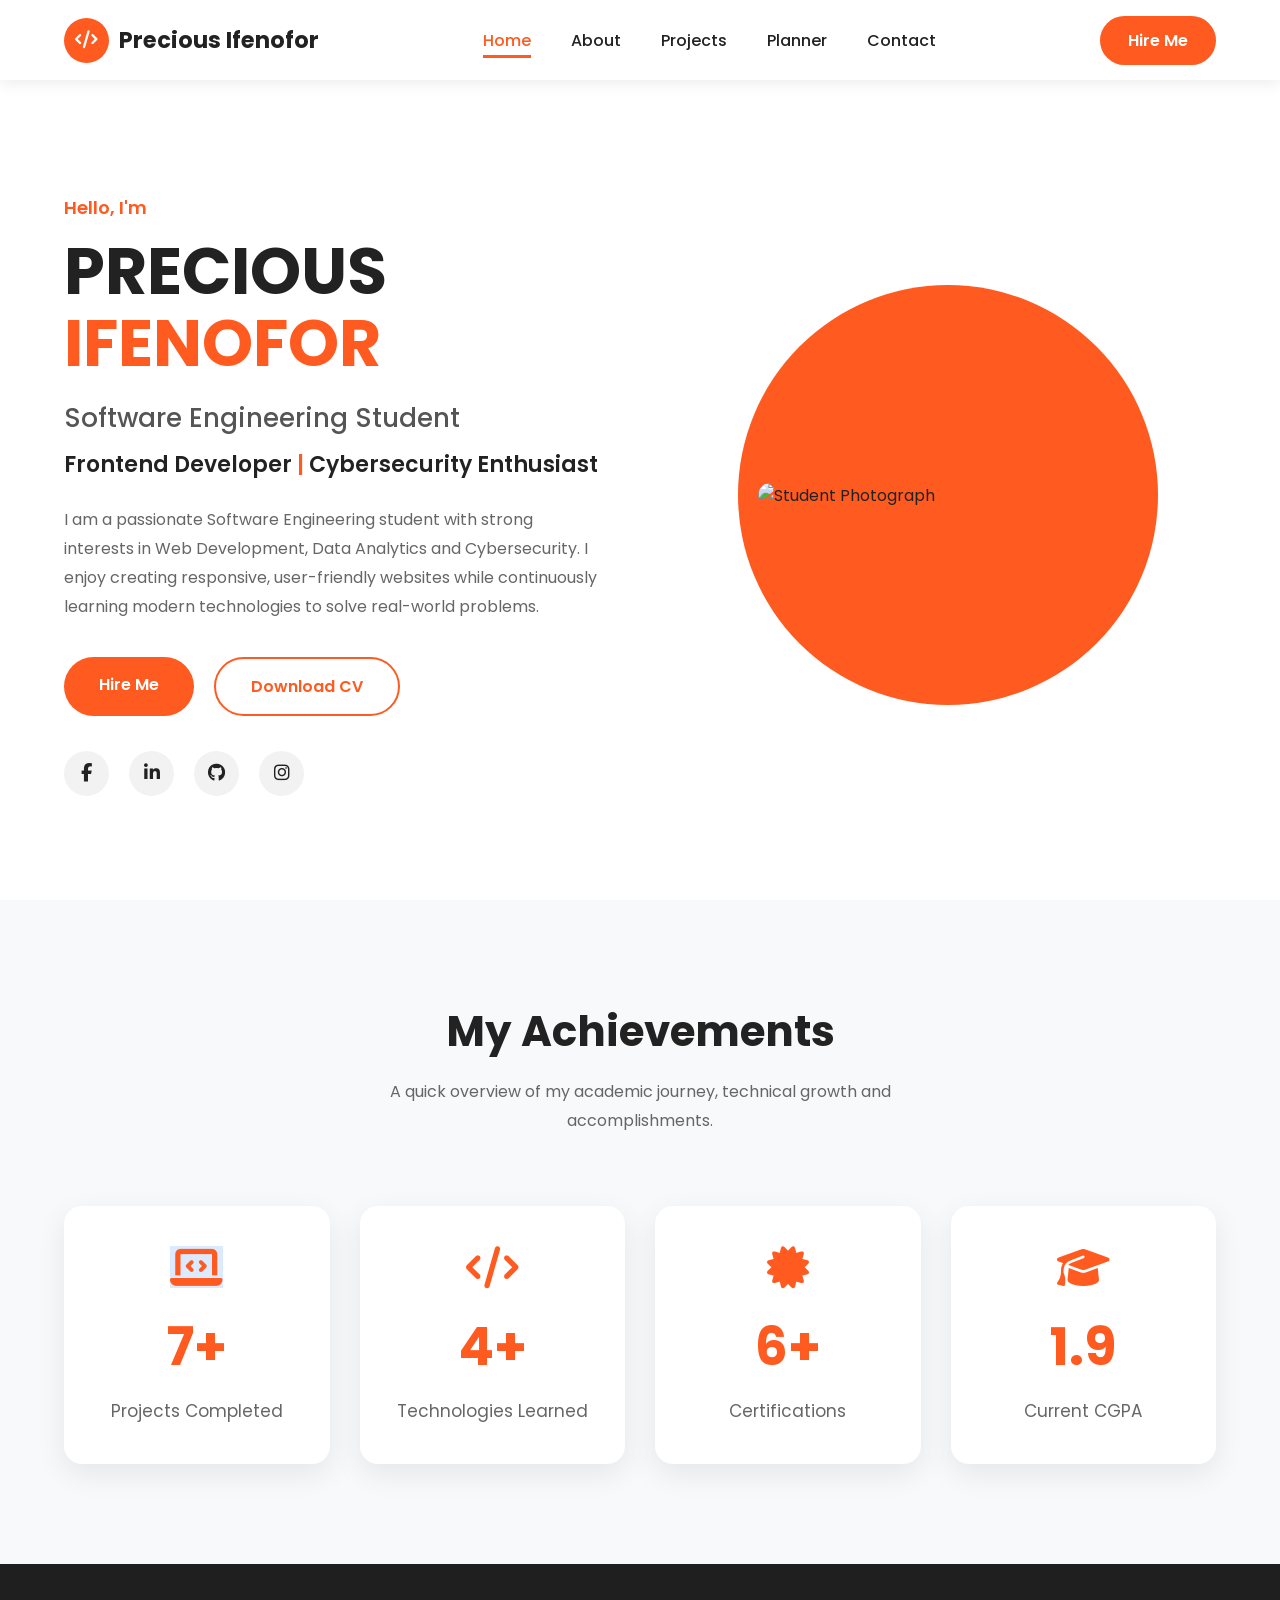
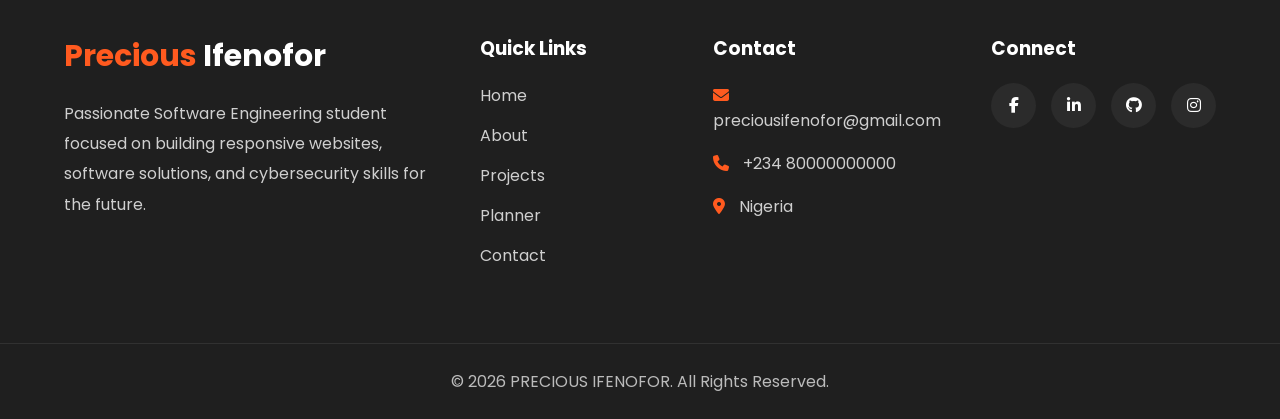
==== index.html @ 5074a80c "Complete portfolio website" ====
<!doctype html>
<html lang="en">
  <head>
    <meta charset="UTF-8" />
    <meta name="viewport" content="width=device-width, initial-scale=1.0" />
    <!-- Google Font -->
    <link rel="preconnect" href="https://fonts.googleapis.com" />
    <link rel="preconnect" href="https://fonts.gstatic.com" crossorigin />

    <link
      href="https://fonts.googleapis.com/css2?family=Poppins:wght@300;400;500;600;700;800&display=swap"
      rel="stylesheet"
    />

    <!-- Font Awesome -->
    <link
      rel="stylesheet"
      href="https://cdnjs.cloudflare.com/ajax/libs/font-awesome/6.6.0/css/all.min.css"
    />

    <!-- CSS -->
    <link rel="stylesheet" href="css/style.css" />
    <link rel="stylesheet" href="css/responsive.css" />
    <title>Precious Potfolio Website</title>
  </head>

  <body>
    <!-- Header -->
    <header>
      <nav class="navbar">
        <!-- Logo -->

        <a href="index.html" class="logo">
          <span class="logo-icon">
            <i class="fa-solid fa-code"></i>
          </span>

          <span class="logo-text"> Precious Ifenofor</span>
        </a>

        <!-- Navigation -->

        <ul class="nav-links">
          <li><a href="index.html" class="active">Home</a></li>

          <li><a href="about.html">About</a></li>

          <li><a href="projects.html">Projects</a></li>

          <li><a href="planner.html">Planner</a></li>

          <li><a href="contact.html">Contact</a></li>
        </ul>

        <!-- CTA Button -->

        <a href="contact.html" class="btn-nav"> Hire Me </a>

        <!-- Mobile Menu -->

        <div class="hamburger">
          <span></span>

          <span></span>

          <span></span>
        </div>
      </nav>
    </header>

    <main>
      <!-- ==========================
        HERO SECTION
        ========================== -->

      <section class="hero">
        <div class="hero-container">
          <!-- Left Side -->

          <div class="hero-content">
            <p class="intro">Hello, I'm</p>

            <h1>
              PRECIOUS
              <span>IFENOFOR</span>
            </h1>

            <h3>Software Engineering Student</h3>

            <h2>
              Frontend Developer
              <span>|</span>
              Cybersecurity Enthusiast
            </h2>

            <p class="hero-text">
              I am a passionate Software Engineering student with strong
              interests in Web Development, Data Analytics and Cybersecurity. I
              enjoy creating responsive, user-friendly websites while
              continuously learning modern technologies to solve real-world
              problems.
            </p>

            <div class="hero-buttons">
              <a href="contact.html" class="btn-primary"> Hire Me </a>

              <a href="documents/CV.pdf" class="btn-secondary"> Download CV </a>
            </div>

            <div class="social-icons">
              <a href="#"><i class="fab fa-facebook-f"></i></a>

              <a href="#"><i class="fab fa-linkedin-in"></i></a>

              <a href="#"><i class="fab fa-github"></i></a>

              <a href="#"><i class="fab fa-instagram"></i></a>
            </div>
          </div>

          <!-- Right Side -->

          <div class="hero-image">
            <div class="circle"></div>

            <img src="images/contact.jpg" alt="Student Photograph" />
          </div>
        </div>
      </section>

      <!-- ==========================================
                QUICK STATS
=========================================== -->

      <section class="stats">
        <div class="section-title">
          <h2>My Achievements</h2>

          <p>
            A quick overview of my academic journey, technical growth and
            accomplishments.
          </p>
        </div>

        <div class="stats-container">
          <!-- Card 1 -->

          <div class="stat-card">
            <i class="fa-solid fa-laptop-code"></i>

            <h3 class="counter" data-target="15">0</h3>

            <p>Projects Completed</p>
          </div>

          <!-- Card 2 -->

          <div class="stat-card">
            <i class="fa-solid fa-code"></i>

            <h3 class="counter" data-target="8">0</h3>

            <p>Technologies Learned</p>
          </div>

          <!-- Card 3 -->

          <div class="stat-card">
            <i class="fa-solid fa-certificate"></i>

            <h3 class="counter" data-target="12">0</h3>

            <p>Certifications</p>
          </div>

          <!-- Card 4 -->

          <div class="stat-card">
            <i class="fa-solid fa-graduation-cap"></i>

            <h3 class="counter decimal" data-target="39">0</h3>

            <p>Current CGPA</p>
          </div>
        </div>
      </section>
    </main>

    <!-- ==========================================
                FOOTER
=========================================== -->

    <footer>
      <div class="footer-container">
        <!-- Column 1 -->

        <div class="footer-about">
          <h2><span>Precious</span> Ifenofor</h2>

          <p>
            Passionate Software Engineering student focused on building
            responsive websites, software solutions, and cybersecurity skills
            for the future.
          </p>
        </div>

        <!-- Column 2 -->

        <div class="footer-links">
          <h3>Quick Links</h3>

          <ul>
            <li><a href="index.html">Home</a></li>

            <li><a href="about.html">About</a></li>

            <li><a href="projects.html">Projects</a></li>

            <li><a href="planner.html">Planner</a></li>

            <li><a href="contact.html">Contact</a></li>
          </ul>
        </div>

        <!-- Column 3 -->

        <div class="footer-contact">
          <h3>Contact</h3>

          <p>
            <i class="fa-solid fa-envelope"></i>

            preciousifenofor@gmail.com
          </p>

          <p>
            <i class="fa-solid fa-phone"></i>

            +234 80000000000
          </p>

          <p>
            <i class="fa-solid fa-location-dot"></i>

            Nigeria
          </p>
        </div>

        <!-- Column 4 -->

        <div class="footer-social">
          <h3>Connect</h3>

          <div class="footer-icons">
            <a href="#"><i class="fab fa-facebook-f"></i></a>

            <a href="#"><i class="fab fa-linkedin-in"></i></a>

            <a href="#"><i class="fab fa-github"></i></a>

            <a href="#"><i class="fab fa-instagram"></i></a>
          </div>
        </div>
      </div>

      <div class="footer-bottom">
        <p>© 2026 PRECIOUS IFENOFOR. All Rights Reserved.</p>
      </div>
    </footer>
    <script src="js/script.js"></script>
  </body>
</html>
---- css/style.css ----
/*=========================================
    HOME
=========================================*/

*{
    margin:0;
    padding:0;
    box-sizing:border-box;
}

:root{

    --primary:#ff5a1f;
    --dark:#222;
    --light:#ffffff;
    --gray:#777;
    --background:#f8f9fa;

}

html{

    scroll-behavior:smooth;

}

body{

    font-family:'Poppins',sans-serif;
    background:var(--background);
    color:var(--dark);

}

/*=========================================
        HEADER
=========================================*/

header{

    width:100%;
    background:#fff;

    position:fixed;

    top:0;
    left:0;

    z-index:1000;

    box-shadow:0 3px 15px rgba(0,0,0,.08);

}

/*=========================================
        NAVBAR
=========================================*/

.navbar{

    width:90%;
    max-width:1200px;

    margin:auto;

    height:80px;

    display:flex;

    justify-content:space-between;

    align-items:center;

}

/*=========================================
        LOGO
=========================================*/

.logo{

    text-decoration:none;

    display:flex;

    align-items:center;

    gap:10px;

    font-size:1.4rem;

    font-weight:700;

    color:var(--dark);

}

.logo-icon{

    width:45px;

    height:45px;

    border-radius:50%;

    background:var(--primary);

    color:#fff;

    display:flex;

    justify-content:center;

    align-items:center;

    font-size:18px;

}

.logo:hover{

    color:var(--primary);

}

/*=========================================
        NAV LINKS
=========================================*/

.nav-links{

    display:flex;

    list-style:none;

    gap:40px;

}

.nav-links a{

    text-decoration:none;

    color:var(--dark);

    font-weight:500;

    position:relative;

    transition:.3s;

}

/* underline animation */

.nav-links a::after{

    content:"";

    position:absolute;

    left:0;

    bottom:-6px;

    width:0;

    height:3px;

    background:var(--primary);

    transition:.4s;

}

.nav-links a:hover::after{

    width:100%;

}

.nav-links a:hover{

    color:var(--primary);

}

/* active page */

.active{

    color:var(--primary) !important;

}

.active::after{

    width:100% !important;

}

/*=========================================
        BUTTON
=========================================*/

.btn-nav{

    text-decoration:none;

    background:var(--primary);

    color:white;

    padding:12px 28px;

    border-radius:40px;

    font-weight:600;

    transition:.4s;

}

.btn-nav:hover{

    transform:translateY(-3px);

    box-shadow:0 12px 25px rgba(255,90,31,.35);

}

/*=========================================
        HAMBURGER
=========================================*/

.hamburger{

    display:none;

    flex-direction:column;

    cursor:pointer;

    gap:6px;

}

.hamburger span{

    width:28px;

    height:3px;

    background:#222;

    transition:.4s;

}

/*=========================================
            HERO SECTION
=========================================*/

.hero{

    min-height:100vh;

    display:flex;

    align-items:center;

    background:white;

    padding-top:90px;

}

.hero-container{

    width:90%;

    max-width:1200px;

    margin:auto;

    display:flex;

    justify-content:space-between;

    align-items:center;

    gap:80px;

}

.hero-content{

    flex:1;

}

.intro{

    color:var(--primary);

    font-size:18px;

    font-weight:600;

    margin-bottom:15px;

}

.hero-content h1{

    font-size:65px;

    line-height:1.1;

    margin-bottom:20px;

}

.hero-content h1 span{

    color:var(--primary);

}

.hero-content h3{

    font-size:26px;

    font-weight:500;

    color:#555;

    margin-bottom:10px;

}

.hero-content h2{

    font-size:22px;

    font-weight:600;

    margin-bottom:25px;

}

.hero-content h2 span{

    color:var(--primary);

}

.hero-text{

    color:#666;

    line-height:1.8;

    max-width:550px;

    margin-bottom:35px;

}

/* Hero Buttons */

.hero-buttons{

    display:flex;

    gap:20px;

    margin-bottom:35px;

}

.btn-primary{

    background:var(--primary);

    color:white;

    padding:15px 35px;

    border-radius:40px;

    text-decoration:none;

    font-weight:600;

    transition:.4s;

}

.btn-primary:hover{

    transform:translateY(-4px);

    box-shadow:0 15px 30px rgba(255,90,31,.3);

}

.btn-secondary{

    border:2px solid var(--primary);

    color:var(--primary);

    padding:15px 35px;

    border-radius:40px;

    text-decoration:none;

    font-weight:600;

    transition:.4s;

}

.btn-secondary:hover{

    background:var(--primary);

    color:white;

}

/*  SociaL Icon */

.social-icons{

    display:flex;

    gap:20px;

}

.social-icons a{

    width:45px;

    height:45px;

    border-radius:50%;

    display:flex;

    justify-content:center;

    align-items:center;

    text-decoration:none;

    background:#f2f2f2;

    color:var(--dark);

    transition:.4s;

    font-size:18px;

}

.social-icons a:hover{

    background:var(--primary);

    color:white;

    transform:translateY(-5px);

}


/* Right Side */

.hero-image{

    flex:1;

    display:flex;

    justify-content:center;

    align-items:center;

    position:relative;

}

.circle{

    position:absolute;

    width:420px;

    height:420px;

    border-radius:50%;

    background:var(--primary);

    z-index:1;

}

.hero-image img{

    width:380px;

    position:relative;

    z-index:2;

    border-radius:20px;

    animation:float 4s ease-in-out infinite;

}


/* Floating Animation */

@keyframes float{

0%{

transform:translateY(0);

}

50%{

transform:translateY(-15px);

}

100%{

transform:translateY(0);

}

}

/*=========================================
            QUICK STATS
=========================================*/

.stats{

    padding:100px 0;

    background:#f8f9fa;

}

.section-title{

    text-align:center;

    margin-bottom:70px;

}

.section-title h2{

    font-size:42px;

    color:var(--dark);

    margin-bottom:15px;

}

.section-title p{

    max-width:650px;

    margin:auto;

    color:#666;

    line-height:1.8;

}

.stats-container{

    width:90%;

    max-width:1200px;

    margin:auto;

    display:grid;

    grid-template-columns:repeat(auto-fit,minmax(230px,1fr));

    gap:30px;

}

/* CSS CARD */

.stat-card{

    background:white;

    padding:40px 30px;

    border-radius:20px;

    text-align:center;

    transition:.4s;

    box-shadow:0 8px 25px rgba(0,0,0,.05);

    position:relative;

    overflow:hidden;

}

.stat-card::before{

    content:"";

    position:absolute;

    top:0;

    left:0;

    width:100%;

    height:5px;

    background:var(--primary);

    transform:scaleX(0);

    transition:.4s;

}

.stat-card:hover::before{

    transform:scaleX(1);

}

.stat-card:hover{

    transform:translateY(-12px);

    box-shadow:0 18px 35px rgba(0,0,0,.12);

}

/* Icons */

.stat-card i{

    font-size:42px;

    color:var(--primary);

    margin-bottom:20px;

}

/* Numbers */

.counter{

    font-size:52px;

    color:var(--dark);

    font-weight:700;

    margin-bottom:10px;

}

/* Texts */

.stat-card p{

    color:#666;

    font-size:17px;

}



/*=========================================
                FOOTER
=========================================*/

footer{

    background:#1f1f1f;

    color:white;

    padding-top:70px;

}

.footer-container{

    width:90%;

    max-width:1200px;

    margin:auto;

    display:grid;

    grid-template-columns:2fr 1fr 1fr 1fr;

    gap:50px;

}

/* Footer about */

.footer-about h2{

    margin-bottom:20px;

    font-size:30px;

}

.footer-about span{

    color:var(--primary);

}

.footer-about p{

    color:#cfcfcf;

    line-height:1.9;

}

/* Links */


.footer-links h3,
.footer-contact h3,
.footer-social h3{

    margin-bottom:20px;

}

.footer-links ul{

    list-style:none;

}

.footer-links li{

    margin-bottom:15px;

}

.footer-links a{

    text-decoration:none;

    color:#cfcfcf;

    transition:.3s;

}

.footer-links a:hover{

    color:var(--primary);

    padding-left:8px;

}


/* Contacts */

.footer-contact p{

    margin-bottom:18px;

    color:#cfcfcf;

}

.footer-contact i{

    color:var(--primary);

    margin-right:10px;

}

/* Social icons */

.footer-icons{

    display:flex;

    gap:15px;

}

.footer-icons a{

    width:45px;

    height:45px;

    border-radius:50%;

    background:#2b2b2b;

    display:flex;

    justify-content:center;

    align-items:center;

    color:white;

    text-decoration:none;

    transition:.4s;

}

.footer-icons a:hover{

    background:var(--primary);

    transform:translateY(-6px);

}


/* Bottom Footer */

.footer-bottom{

    border-top:1px solid rgba(255,255,255,.08);

    margin-top:60px;

    padding:25px;

    text-align:center;

}

.footer-bottom p{

    color:#bbb;

}



/*=========================================
            ABOUT HERO
=========================================*/

.about-hero{

    min-height:65vh;

    display:flex;

    justify-content:center;

    align-items:center;

    text-align:center;

    background:linear-gradient(
        135deg,
        #ffffff 0%,
        #f8f9fa 100%
    );

    padding:150px 20px 100px;

}

/* CONTENT */
.about-hero-content{

    max-width:800px;

}

/* SMALL HEADING */

.section-subtitle{

    color:var(--primary);

    font-size:18px;

    font-weight:600;

    letter-spacing:2px;

    text-transform:uppercase;

    margin-bottom:20px;

}

/* MAIN HEADING */

.about-hero h1{

    font-size:70px;

    margin-bottom:20px;

    font-weight:800;

    color:var(--dark);

}

.about-hero h1 span{

    color:var(--primary);

}

/* TAGLINE */

.about-hero h2{

    font-size:34px;

    line-height:1.5;

    font-weight:600;

    margin-bottom:35px;

    color:#444;

}

/* INTRODUCTION */

.about-intro{

    font-size:18px;

    color:#666;

    line-height:2;

    max-width:700px;

    margin:auto;

}

/* DECORATIVE ACCENT */

.about-hero h1::after{

    content:"";

    display:block;

    width:80px;

    height:4px;

    background:var(--primary);

    margin:20px auto;

    border-radius:10px;

}

/* FADE-IN ANIMATION  @ ANIMATION*/
.about-hero-content{

    animation:fadeUp 1s ease;

}

@keyframes fadeUp{

    from{

        opacity:0;

        transform:translateY(40px);

    }

    to{

        opacity:1;

        transform:translateY(0);

    }

}

/* SECTION 2 ABOUT ME */

.about-hero{

    min-height:65vh;

    display:flex;

    justify-content:center;

    align-items:center;

    text-align:center;

    background:linear-gradient(
        135deg,
        #ffffff 0%,
        #f8f9fa 100%
    );

    padding:150px 20px 100px;

    position:relative;

    overflow:hidden;

}

.about-hero::before{

    content:"ABOUT";

    position:absolute;

    top:50%;

    left:50%;

    transform:translate(-50%,-50%);

    font-size:220px;

    font-weight:800;

    color:#000;

    opacity:.03;

    letter-spacing:20px;

    z-index:1;

    user-select:none;

}

/* STAY BELOW CONTENTS */

.about-hero-content{

    position:relative;

    z-index:2;

    max-width:800px;

}

/* DECORATIVE CIRCLES */

.about-hero::after{

    content:"";

    position:absolute;

    width:320px;

    height:320px;

    border-radius:50%;

    background:rgba(255,90,31,.08);

    top:-120px;

    right:-120px;

}

/* SECTION 3 ABOUT */

/*=========================================
            MY STORY
=========================================*/

.my-story{

    padding:120px 0;

    background:white;

}

.story-container{

    width:90%;

    max-width:1200px;

    margin:auto;

    display:grid;

    grid-template-columns:1fr 1.3fr;

    gap:70px;

    align-items:center;

}

/* IMAGES */
.story-image{

    display:flex;

    justify-content:center;

}

.story-image img{

    width:100%;

    max-width:420px;

    border-radius:20px;

    box-shadow:0 20px 50px rgba(0,0,0,.12);

    transition:.4s;

}

.story-image img:hover{

    transform:translateY(-10px);

}

/* CONTENT */

.story-content h2{

    font-size:45px;

    margin-bottom:25px;

}

.story-content p{

    color:#666;

    line-height:2;

    margin-bottom:20px;

    font-size:17px;

}

/* STORY QUOTE */
.story-quote{

    margin-top:40px;

    padding:30px;

    border-left:5px solid var(--primary);

    background:#fff7f3;

    border-radius:10px;

}

.story-quote i{

    color:var(--primary);

    font-size:30px;

    margin-bottom:15px;

}

.story-quote p{

    font-style:italic;

    color:#555;

    margin:0;

}

/*=========================================
      EDUCATION & CAREER
=========================================*/

.education-career{

    padding:120px 0;

    background:#f8f9fa;

}

/* CONTAINER */

.career-container{

    width:90%;

    max-width:1200px;

    margin:auto;

    display:grid;

    grid-template-columns:1fr auto 1fr;

    gap:30px;

    align-items:center;

}

/* CARDS */

.career-card{

    background:white;

    padding:50px;

    border-radius:20px;

    text-align:center;

    box-shadow:0 12px 35px rgba(0,0,0,.08);

    transition:.4s;

    position:relative;

}

.career-card:hover{

    transform:translateY(-10px);

    box-shadow:0 20px 45px rgba(0,0,0,.12);

}

/* ICONS */

.card-icon{

    width:80px;

    height:80px;

    margin:auto;

    border-radius:50%;

    background:rgba(255,90,31,.12);

    display:flex;

    justify-content:center;

    align-items:center;

    margin-bottom:25px;

}

.card-icon i{

    color:var(--primary);

    font-size:34px;

}

/* TYPOGRAPHY */

.career-card h3{

    font-size:28px;

    margin-bottom:20px;

}

.career-card h4{

    color:var(--primary);

    margin-bottom:12px;

}

.career-card p{

    color:#666;

    line-height:1.9;

    margin:15px 0;

}

.career-card span{

    font-size:28px;

    font-weight:bold;

    color:var(--primary);

}

/* CAREER LIST */

.career-card ul{

    list-style:none;

    text-align:left;

    margin-top:20px;

}

.career-card li{

    margin:18px 0;

    position:relative;

    padding-left:30px;

    color:#666;

}

.career-card li::before{

    content:"✓";

    position:absolute;

    left:0;

    color:var(--primary);

    font-weight:bold;

}

/* DIVIDER */

.career-divider{

    width:70px;

    height:70px;

    border-radius:50%;

    background:var(--primary);

    color:white;

    display:flex;

    justify-content:center;

    align-items:center;

    font-size:28px;

    box-shadow:0 10px 30px rgba(255,90,31,.35);

}

/* HORIZONTAL RULE */

.career-card hr{

    border:none;

    height:1px;

    background:#eee;

    margin:25px 0;

}

/*=========================================
        TECHNICAL SKILLS
=========================================*/

.skills{

    padding:120px 0;

    background:#fff;

}

.skills-container{

    width:90%;

    max-width:1200px;

    margin:auto;

    display:grid;

    grid-template-columns:1fr 1fr;

    gap:70px;

    align-items:center;

}

/* LEFT SIDE */

.skills-info h3{

    font-size:35px;

    margin-bottom:25px;

}

.skills-info p{

    color:#666;

    line-height:2;

    margin-bottom:35px;

}

.skills-info ul{

    list-style:none;

}

.skills-info li{

    margin:18px 0;

    font-size:17px;

}

.skills-info i{

    color:var(--primary);

    margin-right:12px;

}

/* SKILL BARS */

.skills-bars{

    display:flex;

    flex-direction:column;

    gap:30px;

}

.skill-title{

    display:flex;

    justify-content:space-between;

    margin-bottom:10px;

    font-weight:600;

}

/* PROGRESS BAR */

.progress{

    width:100%;

    height:12px;

    background:#e8e8e8;

    border-radius:20px;

    overflow:hidden;

}

/* ANIMATED BAR */

.progress-bar{

    width:0;

    height:100%;

    background:linear-gradient(
        90deg,
        var(--primary),
        #ff8a50
    );

    border-radius:20px;

    transition:width 2s ease;

}

/* PERCENTAGE */
.percent{

    color:var(--primary);

}


/*=========================================
        SKILL ICONS
=========================================*/

.skill-name{

    display:flex;

    align-items:center;

    gap:12px;

    font-weight:600;

}

/* ICON STYLING */
.skill-name i{

    font-size:28px;

    width:35px;

    text-align:center;

    transition:.4s;

}

/* OFFICIAL BRAND COLOUR LOOK */
.fa-html5{

    color:#E34F26;

}

.fa-css3-alt{

    color:#1572B6;

}

.fa-js{

    color:#F7DF1E;

}

.fa-python{

    color:#3776AB;

}

.fa-terminal{

    color:#444;

}

.fa-network-wired{

    color:var(--primary);

}

/* HOVER EFFECT */
.skill:hover .skill-name i{

    transform:scale(1.25) rotate(-8deg);

}


/*=========================================
            SKILL CARDS
=========================================*/

.skills-bars{

    display:flex;

    flex-direction:column;

    gap:25px;

}

/* iNDIVIDUAL cARD */
.skill-card{

    background:#fff;

    padding:25px 30px;

    border-radius:18px;

    box-shadow:0 10px 30px rgba(0,0,0,.08);

    transition:.4s;

    border:1px solid #eee;

}

/* hOVER */

.skill-card:hover{

    transform:translateY(-8px);

    box-shadow:0 18px 45px rgba(0,0,0,.12);

}

/* HEADER */
.skill-header{

    display:flex;

    justify-content:space-between;

    align-items:center;

    margin-bottom:18px;

}

/* SKILL NAME */
.skill-name{

    display:flex;

    align-items:center;

    gap:15px;

}

.skill-name h3{

    font-size:20px;

    font-weight:600;

}

/* ICONS */

.skill-name i{

    font-size:34px;

    transition:.4s;

}

/* HOVER ANIMATION */
.skill-card:hover .skill-name i{

    transform:rotate(-10deg) scale(1.2);

}

/* PROGRESS BAR */
.progress{

    height:12px;

    background:#ececec;

    border-radius:20px;

    overflow:hidden;

    margin-bottom:18px;

}


/* ANIMATED FILL */

.progress-bar{

    width:95;

    height:100%;

    border-radius:20px;

    background:linear-gradient(
        90deg,
        var(--primary),
        #ff9a5c
    );

    transition:width 2s ease;

}


/* FOOTER */

.skill-footer{

    display:flex;

    justify-content:space-between;

    align-items:center;

}

/* STARS */

.stars{

    color:#FFD43B;

    font-size:16px;

}


/* LEVELS */

.level{

    background:rgba(255,90,31,.12);

    color:var(--primary);

    padding:6px 14px;

    border-radius:30px;

    font-size:14px;

    font-weight:600;

}

/*=========================================
        HOBBIES & INTERESTS
=========================================*/

.hobbies{

    padding:120px 0;

    background:#f8f9fa;

}

.hobbies-grid{

    width:90%;

    max-width:1200px;

    margin:auto;

    display:grid;

    grid-template-columns:repeat(auto-fit,minmax(250px,1fr));

    gap:30px;

}

/* HOBBY CARD */

.hobby-card{

    background:#fff;

    padding:40px 30px;

    text-align:center;

    border-radius:20px;

    box-shadow:0 10px 30px rgba(0,0,0,.08);

    transition:.4s;

    border-top:5px solid transparent;

}

/* HOVER EFFECT */

.hobby-card:hover{

    transform:translateY(-12px);

    border-top:5px solid var(--primary);

    box-shadow:0 18px 40px rgba(0,0,0,.12);

}

/* ICONS */

.hobby-card i{

    font-size:50px;

    margin-bottom:20px;

    transition:all .4s ease;

}

/*=========================================
        HOBBY ICON COLORS
=========================================*/

/* Coding */
.fa-laptop-code{

    color:#2563EB;

}

/* Reading */
.fa-book-open{

    color:#F97316;

}

/* Travelling */
.fa-earth-africa{

    color:#16A34A;

}

/* Gaming */
.fa-gamepad{

    color:#7C3AED;

}

/* Music */
.fa-music{

    color:#DC2626;

}

/* Nature */
.fa-tree{

    color:#22C55E;

}

/* Dancing */
.fa-person-running{

    color:#EC4899;

}


/* ICONS ANIMATION */
.hobby-card:hover i{

    transform:translateY(-8px) scale(1.2) rotate(-8deg);

}

.hobby-card:hover{

    transform:translateY(-12px);

    border-top:5px solid var(--primary);

    box-shadow:
        0 20px 40px rgba(0,0,0,.12),
        0 0 25px rgba(255,90,31,.12);

}

.hobby-card i{

    width:90px;

    height:90px;

    line-height:90px;

    border-radius:50%;

    background:#f8f9fa;

    margin-bottom:25px;

}

/* TEXT */
.hobby-card h3{

    margin-bottom:15px;

    font-size:22px;

}

.hobby-card p{

    color:#666;

    line-height:1.8;

}


/* CSS CLASSES */
.hobby-card{

    opacity:0;

    transform:translateY(40px);

}

.hobby-card.show{

    opacity:1;

    transform:translateY(0);
    transition:transform .4s ease, opacity .6s ease, box-shadow .4s ease, border-color .4s ease;

}

/* Coding */
.fa-laptop-code{

    color:#2563EB;
    background:#DBEAFE;

}

/* Reading */
.fa-book-open{

    color:#F97316;
    background:#FFEDD5;

}

/* Travelling */
.fa-earth-africa{

    color:#16A34A;
    background:#DCFCE7;

}

/* Gaming */
.fa-gamepad{

    color:#7C3AED;
    background:#EDE9FE;

}

/* Music */
.fa-music{

    color:#DC2626;
    background:#FEE2E2;

}

/* Nature */
.fa-tree{

    color:#22C55E;
    background:#DCFCE7;

}

/* Dancing */
.fa-person-running{

    color:#EC4899;
    background:#FCE7F3;

}

.hobby-card h3{
    position:relative;
    display:inline-block;
    margin-bottom:25px;
}

.hobby-card h3::after{
    content:"";
    position:absolute;
    left:50%;
    bottom:-10px;
    transform:translateX(-50%);
    width:40px;
    height:3px;
    background:var(--primary);
    border-radius:5px;
    transition:.4s;
}

.hobby-card:hover h3::after{
    width:80px;
}



/*=========================================
        PERSONAL PROFILE
=========================================*/

.profile{

    padding:120px 0;

    background:#fff;

}

.profile-container{

    width:90%;

    max-width:700px;

    margin:auto;

}


/* CARD */

.profile-card{

    background:#fff;

    border-radius:20px;

    padding:40px;

    box-shadow:0 15px 40px rgba(0,0,0,.08);

    border-top:5px solid var(--primary);

    transition:.4s;

}

.profile-card:hover{

    transform:translateY(-8px);

    box-shadow:0 20px 50px rgba(0,0,0,.12);

}


/* HEADER */

.profile-header{

    text-align:center;

    margin-bottom:40px;

}

.profile-header i{

    font-size:60px;

    color:var(--primary);

    margin-bottom:15px;

}

.profile-header h3{

    font-size:30px;

}

/* INFORMATION ROWS */

.profile-item{

    display:flex;

    justify-content:space-between;

    align-items:center;

    padding:18px 0;

    border-bottom:1px solid #eee;

}

/* LABELS */

.label{

    display:flex;

    align-items:center;

    gap:12px;

    font-weight:600;

    color:#333;

}

.label i{

    color:var(--primary);

    width:22px;

    text-align:center;

}


/* VALUES */
.value{

    color:#666;

    font-weight:500;

    text-align:right;

}



/* PROFILE CSS CLASSES */

.profile-card{

    opacity:0;

    transform:translateY(40px);

}

.profile-card.show-profile{

    opacity:1;

    transform:translateY(0);

}


/*=========================================
        PERSONAL PROFILE
=========================================*/

.profile{

    padding:120px 8%;

    background:#fff;

}

.profile-wrapper{

    display:grid;

    grid-template-columns:350px 1fr;

    gap:50px;

    align-items:center;

}


/* LEFT CARD */

.profile-left{

    background:#fff;

    border-radius:20px;

    padding:40px;

    text-align:center;

    box-shadow:0 15px 40px rgba(0,0,0,.08);

    border-top:5px solid var(--primary);

    transition:.4s;

}

/* HOVER */

.profile-left:hover{

    transform:translateY(-10px);

}


/* IMAGE */

.profile-left img{

    width:180px;

    height:180px;

    border-radius:50%;

    object-fit:cover;

    border:6px solid #fff;

    box-shadow:0 10px 30px rgba(0,0,0,.15);

}


/* NAME */

.profile-left h3{

    margin-top:25px;

    font-size:30px;

}


/* SUBTITLE */

.profile-left p{

    margin:10px 0;

    color:#666;

    font-weight:600;

}


/* UNIVERSITY BADGE */

.profile-left span{

    display:inline-block;

    margin-bottom:25px;

    padding:8px 18px;

    border-radius:30px;

    background:rgba(255,90,31,.1);

    color:var(--primary);

    font-weight:600;

}

/* DOWNLOad button */

.profile-left .btn{

    width:100%;

}


/* RIGHT SIDE */

.profile-right{

    background:#fff;

    border-radius:20px;

    padding:40px;

    box-shadow:0 15px 40px rgba(0,0,0,.08);

}

/* PROFILE ROW */

.profile-item{

    display:flex;

    justify-content:space-between;

    align-items:center;

    padding:22px 0;

    border-bottom:1px solid #eee;

}


/* LABEL */

.label{

    display:flex;

    align-items:center;

    gap:15px;

    font-weight:600;

}

.label i{

    color:var(--primary);

    width:25px;

    text-align:center;

}


/* VALUE */

.value{

    color:#666;

    font-weight:500;

}


/* ENHANCEMENT */

.profile-left img{

    transition:.5s;

}

.profile-left:hover img{

    transform:scale(1.05) rotate(-2deg);

}

/*=========================================
        ABOUT CLOSING SECTION
=========================================*/

.about-closing{

    padding:120px 8%;

    background:#f8f9fa;

    text-align:center;

}

/* QUOTE CARD */
.quote-box{

    max-width:850px;

    margin:auto;

    padding:50px;

    background:#fff;

    border-radius:20px;

    box-shadow:0 15px 40px rgba(0,0,0,.08);

}


/* QUOTE ICON */

.quote-box i{

    font-size:50px;

    color:var(--primary);

    margin-bottom:25px;

}   


/* QUOTE */

.quote-box blockquote{

    font-size:28px;

    font-style:italic;

    line-height:1.8;

    color:#333;

    margin-bottom:25px;

}


/* AUTHOR */

.quote-box h4{

    color:var(--primary);

    font-size:22px;

}

/* CTA */
.cta-box{

    margin-top:70px;

}

.cta-box h2{

    font-size:38px;

    margin-bottom:20px;

}

.cta-box p{

    max-width:700px;

    margin:auto;

    color:#666;

    line-height:1.8;

    margin-bottom:35px;

}


/* QUOTE BOX */

.quote-box{

    position:relative;

    max-width:850px;

    margin:auto;

    padding:70px 60px;

    background:#fff;

    border-radius:20px;

    box-shadow:0 15px 40px rgba(0,0,0,.08);

    overflow:hidden;

}

/* QUOTE ICON */

.quote-icon{

    position:absolute;

    font-size:70px;

    color:rgba(255,90,31,.18);

    opacity:0;

    transition:all .8s ease;

}


/* LEFT QUOTE */
.quote-left{

    top:30px;

    left:40px;

    transform:translateY(40px);

}

/* RIGHT QUOTE */

.quote-right{

    bottom:30px;

    right:40px;

    transform:translateY(40px);

}


/* QUOTE TEXT */

.quote-box blockquote{

    font-size:28px;

    font-style:italic;

    line-height:1.9;

    color:#333;

    margin:40px 0;

    position:relative;

    z-index:2;

}


/* AUTHOR */

.quote-box h4{

    color:var(--primary);

    font-size:22px;

    margin-top:20px;

}

/* ANIMATION CLASS */

.quote-box.show .quote-left{

    opacity:1;

    transform:translateY(0);

    animation:floatQuote 4s ease-in-out infinite;

}

.quote-box.show .quote-right{

    opacity:1;

    transform:translateY(0);

    animation:floatQuote 4s ease-in-out infinite .4s;

} 

/* QUOTE ANIMATION */

@keyframes floatQuote{

    0%{

        transform:translateY(0);

    }

    50%{

        transform:translateY(-8px);

    }

    100%{

        transform:translateY(0);

    }

}


/* QUOTE DECOR DESIGN */

.quote-box::before{

    content:"";

    position:absolute;

    width:260px;

    height:260px;

    border-radius:50%;

    background:rgba(255,90,31,.05);

    top:-120px;

    right:-100px;

}

.quote-box::after{

    content:"";

    position:absolute;

    width:180px;

    height:180px;

    border-radius:50%;

    background:rgba(37,99,235,.05);

    bottom:-80px;

    left:-60px;

}


/*=========================================
            PROJECT HERO
=========================================*/

.project-hero{

    padding:140px 8% 80px;

    text-align:center;

    background:#f8f9fa;

}

.project-hero h1{

    font-size:56px;

    color:var(--dark);

    margin-bottom:15px;

}

.project-hero h3{

    font-size:30px;

    color:var(--primary);

    margin-bottom:25px;

    font-weight:600;

}

.project-hero p{

    max-width:700px;

    margin:auto;

    font-size:18px;

    line-height:1.8;

    color:#666;

}


/*=========================================
        PROJECT FILTER
=========================================*/

.project-filter{

    padding:30px 8% 60px;

}

.filter-buttons{

    display:flex;

    justify-content:center;

    gap:20px;

    flex-wrap:wrap;

}

/* Filter */

.filter-btn{

    padding:12px 28px;

    border:none;

    border-radius:50px;

    background:#fff;

    color:#333;

    font-weight:600;

    cursor:pointer;

    transition:.4s;

    box-shadow:0 5px 15px rgba(0,0,0,.08);

}

.filter-btn:hover,

.filter-btn.active{

    background:var(--primary);

    color:#fff;

}


/*=========================================
            PROJECTS GRID
=========================================*/

.projects{

    padding:40px 8% 120px;

}

.projects-grid{

    display:grid;

    grid-template-columns:repeat(auto-fit,minmax(340px,1fr));

    gap:35px;

}

/* CARD */
.project-card{

    background:#fff;

    border-radius:20px;

    overflow:hidden;

    box-shadow:0 12px 30px rgba(0,0,0,.08);

    transition:.4s;

}

/* HOVER */

.project-card:hover{

    transform:translateY(-10px);

    box-shadow:0 18px 45px rgba(0,0,0,.15);

}


/* IMAGE */

.project-image{

    position:relative;

    overflow:hidden;

}

.project-image img{

    width:100%;

    display:block;

    transition:.6s;

}

.project-card:hover img{

    transform:scale(1.08);

}


/* BADGE */

.project-badge{

    position:absolute;

    top:20px;

    left:20px;

    background:var(--primary);

    color:#fff;

    padding:8px 16px;

    border-radius:30px;

    font-size:14px;

    font-weight:600;

}

/* CONTENT */

.project-content{

    padding:28px;

}

.project-content h3{

    margin-bottom:15px;

    font-size:26px;

}

.project-content p{

    color:#666;

    line-height:1.8;

    margin-bottom:25px;

}

/* TECHNOLOGY PILLS */

.tech-stack{

    display:flex;

    flex-wrap:wrap;

    gap:10px;

    margin-bottom:30px;

}

.tech-stack span{

    background:#f3f4f6;

    padding:8px 16px;

    border-radius:30px;

    font-size:14px;

    font-weight:600;

}


/* BUTTONS */
.project-buttons{

    display:flex;

    gap:15px;

}


/* BTN OUTLINE */
.btn-outline{

    padding:12px 22px;

    border:2px solid var(--primary);

    color:var(--primary);

    border-radius:40px;

    text-decoration:none;

    transition:.3s;

}

/* BTN OUTLINE HOVER */
.btn-outline:hover{

    background:var(--primary);

    color:#fff;

}



/*=========================================
        PROJECT IMAGE OVERLAY
=========================================*/

.project-image{

    position:relative;

    overflow:hidden;

}

/* DARK OVAYLAY */

.project-overlay{

    position:absolute;

    inset:0;

    background:rgba(0,0,0,.65);

    display:flex;

    flex-direction:column;

    justify-content:center;

    align-items:center;

    gap:20px;

    opacity:0;

    transition:.4s;

}

/* SHOW OVERLAY */

.project-card:hover .project-overlay{

    opacity:1;

}

/* OVERLAY BUTTONS */

.overlay-btn{

    display:flex;

    align-items:center;

    gap:10px;

    padding:14px 28px;

    background:#fff;

    color:#222;

    text-decoration:none;

    border-radius:40px;

    font-weight:600;

    transform:translateY(20px);

    opacity:0;

    transition:.4s;

}

/* BUTTON ANIMATION */
.project-card:hover .overlay-btn{

    transform:translateY(0);

    opacity:1;

}


/* STAGGER ANIMATION */

.project-card:hover .overlay-btn:nth-child(1){

    transition-delay:.1s;

}

.project-card:hover .overlay-btn:nth-child(2){

    transition-delay:.2s;

}

/* BUTTON HOVER */

.overlay-btn:hover{

    background:var(--primary);

    color:#fff;

}

/* SCROLL REVEAL ANIMATION */

.project-card{

    opacity:1;

    transform:translateY(50px);

    transition:

        opacity .8s ease,

        transform .8s ease,

        box-shadow .4s;

}

.project-card.show{

    opacity:1;

    transform:translateY(0);

}

.project-badge{

    transition:.35s ease;

}

.project-card:hover .project-badge{

    transform:translateY(-6px);

    box-shadow:0 8px 20px rgba(255,90,31,.35);

}


/*=========================================
        PROJECT STATISTICS
=========================================*/

.project-stats{

    padding:120px 8%;

    background:#f8f9fa;

}

.section-title{

    text-align:center;

    margin-bottom:70px;

}

.section-title h2{

    font-size:42px;

    margin-bottom:15px;

}

.section-title p{

    max-width:650px;

    margin:auto;

    color:#666;

    line-height:1.8;

}

.stats-grid{

    display:grid;

    grid-template-columns:repeat(auto-fit,minmax(220px,1fr));

    gap:30px;

}

/* STAT CARD */

.stat-card{

    background:#fff;

    padding:40px 25px;

    text-align:center;

    border-radius:18px;

    box-shadow:0 10px 30px rgba(0,0,0,.08);

    transition:.35s;

}

/* STAT CARD HOVER */

.stat-card:hover{

    transform:translateY(-10px);

}


.stat-card h3{

    font-size:52px;

    color:var(--primary);

    margin-bottom:12px;

}


.stat-card p{

    color:#666;

    font-size:17px;

}


/*=========================================
            PROJECT CTA
=========================================*/

.project-cta{

    position: relative;

    overflow: hidden;

    padding:120px 8%;

    text-align:center;

    background:linear-gradient(
        135deg,
        var(--primary),
        #ff8f50
    );

    color:#fff;

}

/*=========================================
        FLOATING BACKGROUND
=========================================*/

.project-cta::before,
.project-cta::after{

    content:"";

    position:absolute;

    border-radius:50%;

    filter:blur(10px);

    opacity:.18;

    animation:float 10s ease-in-out infinite;

    z-index:0;

}

/* Circle 1 */

.project-cta::before{

    width:180px;
    height:180px;

    background:#fff;

    top:-40px;
    left:8%;

}

/* Circle 2 */

.project-cta::after{

    width:250px;
    height:250px;

    background:#fff;

    bottom:-90px;
    right:10%;

    animation-delay:2s;

}

.project-cta h2{

    font-size:46px;

    margin-bottom:20px;
    
    position:relative;

    display:inline-block;

}

.project-cta h2::after{

    content:"";

    position:absolute;

    left:50%;

    transform:translateX(-50%);

    bottom:-12px;

    width:90px;

    height:4px;

    border-radius:50px;

    background:rgba(255,255,255,.7);

}

.project-cta p{

    max-width:700px;

    margin:0 auto 45px;

    line-height:1.9;

    font-size:18px;

}

.project-cta .btn{

    background:#fff;

    color:var(--primary);

    padding:16px 38px;

    border-radius:50px;

    font-weight:700;

    transition:.35s;

}

.project-cta .btn:hover{

    transform:translateY(-6px);

    box-shadow:0 15px 35px rgba(0,0,0,.25);

}

/* stylied floating cycle */
.floating-circle{

    position:absolute;

    width:120px;
    height:120px;

    border-radius:50%;

    background:#fff;

    opacity:.15;

    filter:blur(8px);

    top:45%;

    left:50%;

    transform:translate(-50%,-50%);

    animation:float 8s ease-in-out infinite reverse;

    z-index:0;

}

/* Keep the Content Above the Circles */
.project-cta .container{

    position:relative;

    z-index:2;

}

/*=========================================
            PLANNER
=========================================*/

.planner-hero{

    padding:140px 8% 70px;

    text-align:center;

}

.planner-hero h1{

    font-size:52px;

    margin-bottom:15px;

}

.planner-hero p{

    color:#666;

    max-width:650px;

    margin:auto;

}

.planner{

    padding:30px 8% 120px;

}

.planner-container{

    max-width:700px;

    margin:auto;

    background:#fff;

    padding:35px;

    border-radius:20px;

    box-shadow:0 10px 30px rgba(0,0,0,.08);

}

.planner-input{

    display:flex;

    gap:15px;

    margin-bottom:30px;

}


.planner-input input{

    flex:1;

    padding:16px;

    border:1px solid #ddd;

    border-radius:10px;

    outline:none;

    font-size:16px;

}

.planner-input button{

    padding:16px 30px;

    border:none;

    background:var(--primary);

    color:#fff;

    border-radius:10px;

    cursor:pointer;

    transition:.3s;

}


.planner-input button:hover{

    transform:translateY(-3px);

}

#taskList{

    list-style:none;

}

#taskList li{

    display:flex;

    justify-content:space-between;

    align-items:center;

    padding:18px;

    margin-bottom:15px;

    background:#f8f9fa;

    border-radius:12px;

    transition:.3s;

}

#taskList li:hover{

    transform:translateX(5px);

}

.task-left{

    display:flex;

    align-items:center;

    gap:15px;

}

.completed{

    text-decoration:line-through;

    opacity:.6;

}

.delete-btn{

    background:none;

    border:none;

    color:red;

    cursor:pointer;

    font-size:20px;

}

.task-summary{

    margin-top:25px;

    text-align:right;

    font-weight:600;

    color:var(--primary);

}

/*=========================================
            CONTACT HERO
=========================================*/

.contact-hero{

    padding:140px 8% 70px;

    text-align:center;

}

.contact-hero h1{

    font-size:52px;

    margin-bottom:20px;

}

.contact-hero p{

    max-width:700px;

    margin:auto;

    color:#666;

    line-height:1.8;

}

/*=========================================
            CONTACT
=========================================*/

.contact{

    padding:40px 8% 120px;

}

.contact-container{

    display:grid;

    grid-template-columns:2fr 1fr;

    gap:40px;

}

.contact-form,
.contact-info{

    background:#fff;

    padding:35px;

    border-radius:20px;

    box-shadow:0 10px 30px rgba(0,0,0,.08);

}

.contact-form form{

    display:flex;

    flex-direction:column;

    gap:20px;

}

.contact-form input,
.contact-form textarea{

    width:100%;

    padding:16px;

    border:1px solid #ddd;

    border-radius:10px;

    font-size:16px;

    outline:none;

}

.contact-form textarea{

    resize:vertical;

}

.contact-form button{

    align-self:flex-start;

}   

.info-box{

    display:flex;

    gap:18px;

    align-items:flex-start;

    margin-bottom:30px;

}

.info-box i{

    color:var(--primary);

    font-size:24px;

    width:35px;

}

.info-box h4{

    margin-bottom:6px;

}

.info-box a{

    color:var(--primary);

    text-decoration:none;

}

/*=========================================
            ACHIEVEMENT TABLE (BELONGS TO PROFLE IN ABOUT)
=========================================*/

.achievement-table{

    margin-top:70px;

}

.achievement-table h3{

    text-align:center;

    margin-bottom:25px;

    font-size:28px;

}

.achievement-table table{

    width:100%;

    border-collapse:collapse;

    background:#fff;

    border-radius:15px;

    overflow:hidden;

    box-shadow:0 10px 30px rgba(0,0,0,.08);

}

.achievement-table th{

    background:var(--primary);

    color:#fff;

    padding:18px;

    text-align:left;

}

.achievement-table td{

    padding:18px;

    border-bottom:1px solid #eee;

}

.achievement-table tr:last-child td{

    border-bottom:none;

}

.achievement-table tbody tr{

    transition:.3s;

}

.achievement-table tbody tr:hover{

    background:#fff4ef;

}
---- css/responsive.css ----
@media(max-width:900px){

.nav-links{

    position:absolute;

    top:80px;

    left:-100%;

    width:100%;

    background:white;

    flex-direction:column;

    text-align:center;

    gap:30px;

    padding:40px 0;

    transition:.4s;

}

.nav-links.active{

    left:0;

}

.btn-nav{

    display:none;

}

.hamburger{

    display:flex;

}

}

@media(max-width:900px){

.hero-container{

flex-direction:column-reverse;

text-align:center;

gap:50px;

}

.hero-content{

display:flex;

flex-direction:column;

align-items:center;

}

.hero-content h1{

font-size:45px;

}

.hero-content h2{

font-size:20px;

}

.circle{

width:300px;

height:300px;

}

.hero-image img{

width:270px;

}

.hero-buttons{

justify-content:center;

flex-wrap:wrap;

}

.social-icons{

justify-content:center;

}

}


@media(max-width:768px){

.section-title h2{

    font-size:34px;

}

.stats{

    padding:70px 0;

}

.stat-card{

    padding:35px 25px;

}

.counter{

    font-size:42px;

}

}



@media(max-width:900px){

.footer-container{

grid-template-columns:1fr;

text-align:center;

}

.footer-icons{

justify-content:center;

}

}


/* ABOUT */

@media(max-width:768px){

.about-hero{

padding:120px 20px 80px;

}

.about-hero h1{

font-size:50px;

}

.about-hero h2{

font-size:26px;

}

.about-intro{

font-size:16px;

line-height:1.8;

}

}

/* STORY QUOTE */

@media(max-width:900px){

.story-container{

grid-template-columns:1fr;

text-align:center;

}

.story-image{

order:-1;

}

.story-content h2{

font-size:36px;

}

.story-image img{

max-width:300px;

}

.story-quote{

text-align:left;

}

}


/* EDUCATION/CAREER */

@media(max-width:900px){

.career-container{

grid-template-columns:1fr;

}

.career-divider{

margin:auto;

transform:rotate(90deg);

}

}


/* SKILLS */

@media(max-width:900px){

.skills-container{

grid-template-columns:1fr;

}

.skills-info{

text-align:center;

}

.skills-info ul{

display:inline-block;

text-align:left;

}

}


/* PROFILE  MOBILE RESPONSIVENESS*/

@media(max-width:768px){

.profile-item{

    flex-direction:column;

    align-items:flex-start;

    gap:10px;

}

.value{

    text-align:left;

}

}



/* PROFILE WRAPPER */

@media(max-width:900px){

.profile-wrapper{

    grid-template-columns:1fr;

}

.profile-left{

    max-width:400px;

    margin:auto;

}

}



/*==========================
    PROJECT HERO
==========================*/

@media (max-width:768px){

.project-hero{

    padding:120px 20px 70px;

}

.project-hero h1{

    font-size:40px;

}

.project-hero h3{

    font-size:24px;

}

.project-hero p{

    font-size:16px;

}

}


/* Filter Button */

@media(max-width:768px){

.filter-buttons{

    gap:12px;

}

.filter-btn{

    padding:10px 20px;

    font-size:14px;

}

}


/*=========================================
        PROJECTS
=========================================*/

@media(max-width:768px){

.projects{

    padding:30px 20px 90px;

}

.projects-grid{

    grid-template-columns:1fr;

}

.project-buttons{

    flex-direction:column;

}

.project-buttons a{

    width:100%;

    text-align:center;

}

.project-content h3{

    font-size:22px;

}

}

/* STAT RESPONSIVENESS */

@media(max-width:768px){

.project-stats{

    padding:80px 20px;

}

.section-title h2{

    font-size:34px;

}

.stats-grid{

    grid-template-columns:1fr;

}

}



@media(max-width:768px){

.project-cta{

    padding:80px 20px;

}

.project-cta h2{

    font-size:34px;

}

.project-cta p{

    font-size:16px;

}

}


/* floating cycle animation */

@keyframes float{

    0%{

        transform:translateY(0) translateX(0);

    }

    25%{

        transform:translateY(-18px) translateX(12px);

    }

    50%{

        transform:translateY(8px) translateX(-10px);

    }

    75%{

        transform:translateY(-10px) translateX(8px);

    }

    100%{

        transform:translateY(0) translateX(0);

    }

}


/* planner Responsiveness */

@media(max-width:768px){

.planner-input{

    flex-direction:column;

}

.planner-input button{

    width:100%;

}

}


@media(max-width:768px){

.contact-container{

    grid-template-columns:1fr;

}

.contact{

    padding:30px 20px 80px;

}

.contact-hero{

    padding:120px 20px 60px;

}

.contact-hero h1{

    font-size:40px;

}

.contact-form button{

    width:100%;

}

}



/* BELONGS TO PROFILE IN ABOUT */

@media(max-width:768px){

.achievement-table{

    overflow-x:auto;

}

.achievement-table table{

    min-width:600px;

}

}
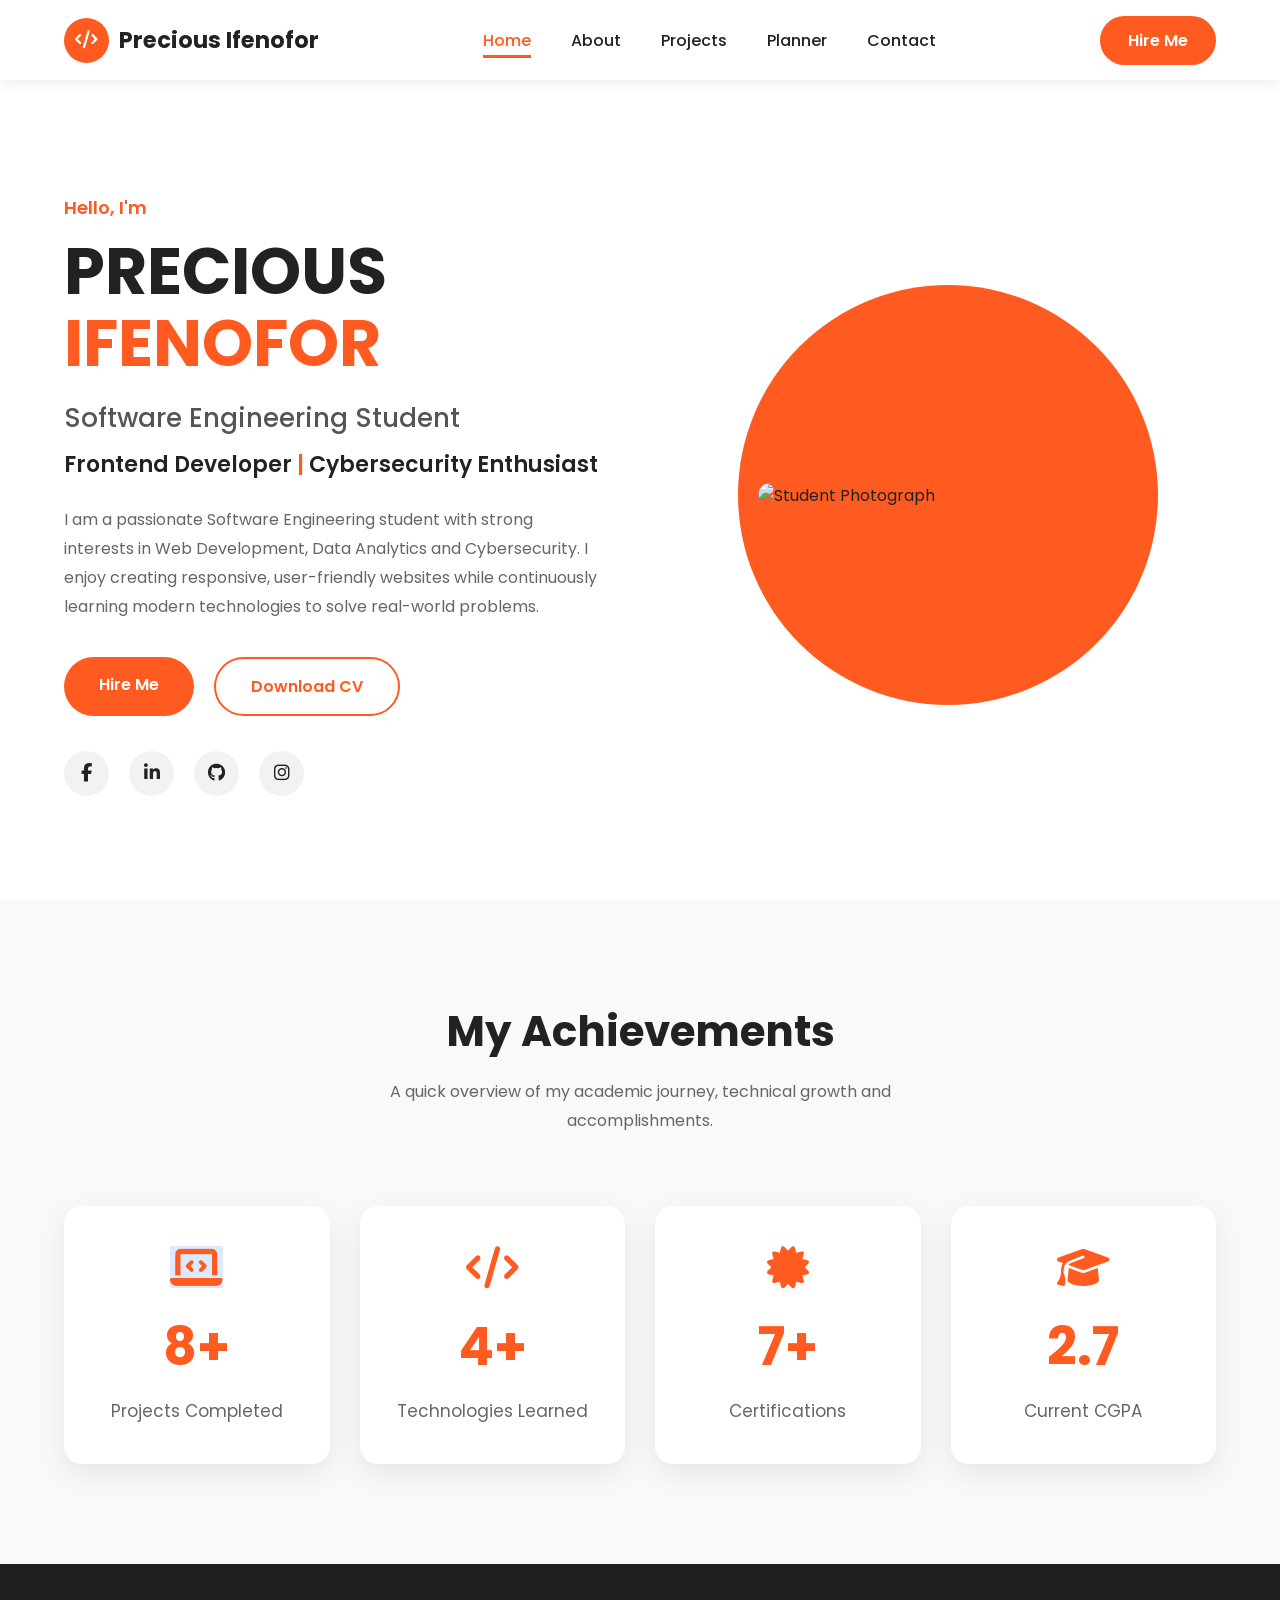
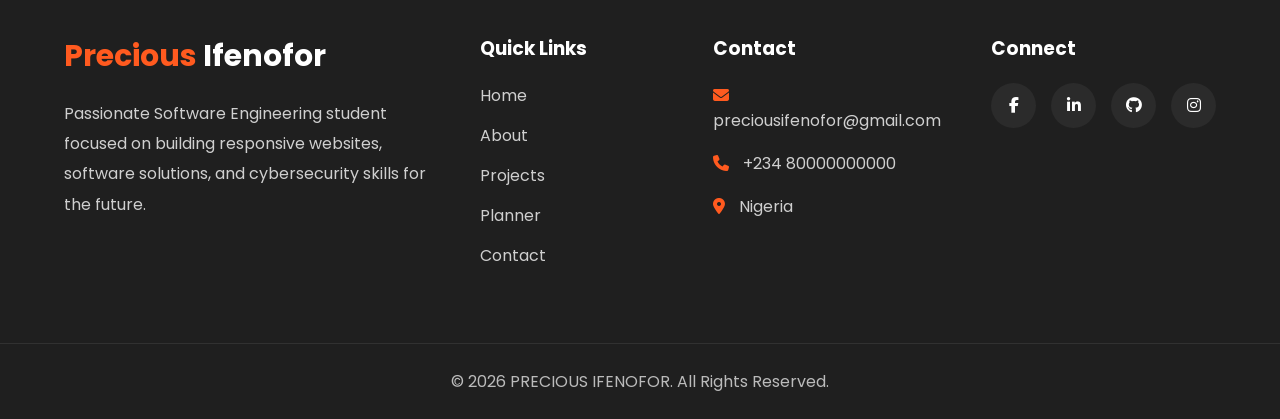
==== commit 22f283b4: "Fixed images and form validation" ====
--- a/index.html
+++ b/index.html
@@ -104,7 +104,7 @@
             <div class="hero-buttons">
               <a href="contact.html" class="btn-primary"> Hire Me </a>
 
-              <a href="documents/CV.pdf" class="btn-secondary"> Download CV </a>
+              <a href="/assests/Precious_Ifenofor_Resume_Placeholder.pdf" class="btn-secondary"> Download CV </a>
             </div>
 
             <div class="social-icons">
@@ -178,7 +178,7 @@
           <div class="stat-card">
             <i class="fa-solid fa-graduation-cap"></i>
 
-            <h3 class="counter decimal" data-target="39">0</h3>
+            <h3 class="counter decimal" data-target="49">0</h3>
 
             <p>Current CGPA</p>
           </div>
--- a/css/style.css
+++ b/css/style.css
@@ -3766,7 +3766,35 @@
 
     align-self:flex-start;
 
-}   
+    text-decoration:none;
+
+    background:var(--primary);
+
+    color:white;
+
+    padding:12px 28px;
+
+    border-radius:40px;
+
+    font-weight:600;
+
+    transition:.4s;
+
+    border: none; 
+
+    width: 100%; 
+    
+    padding: 15px;
+
+}
+
+.contact-form button:hover{
+
+    transform:translateY(-3px);
+
+    box-shadow:0 12px 25px rgba(255,90,31,.35);
+
+}
 
 .info-box{
 
@@ -3876,4 +3904,52 @@
 
     background:#fff4ef;
 
+}
+
+
+/* FORM VALIDATION */
+
+.success-message{
+
+    color:green;
+
+    margin-top:20px;
+
+    font-weight:600;
+
+}
+
+.error{
+
+    color:#e63946;
+
+    font-size:14px;
+
+    display:block;
+
+    margin-top:5px;
+
+    margin-bottom:15px;
+
+    font-weight:500;
+
+}
+
+input.error-border,
+textarea.error-border{
+
+    border:2px solid #e63946;
+
+}
+
+.success{
+
+    color:#28a745;
+
+    font-weight:600;
+
+    margin-top:20px;
+
+    font-size:16px;
+
 }
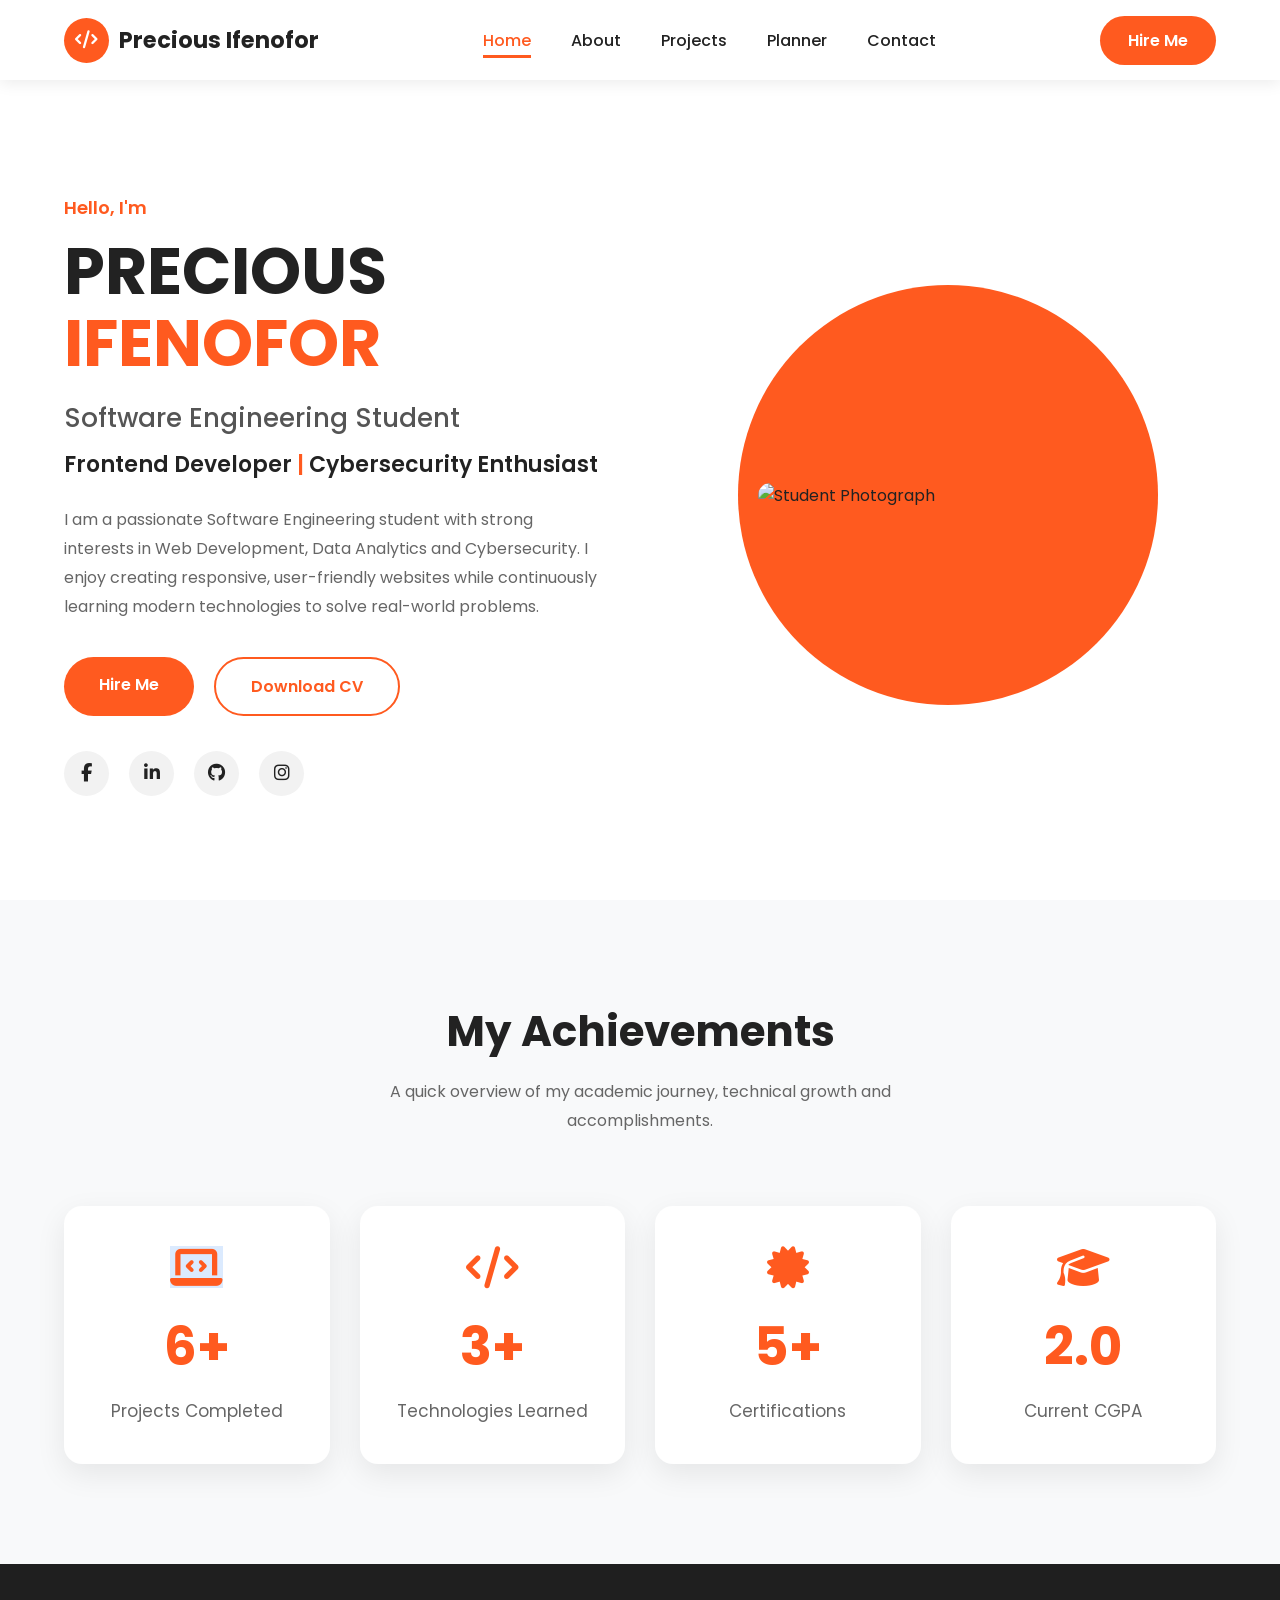
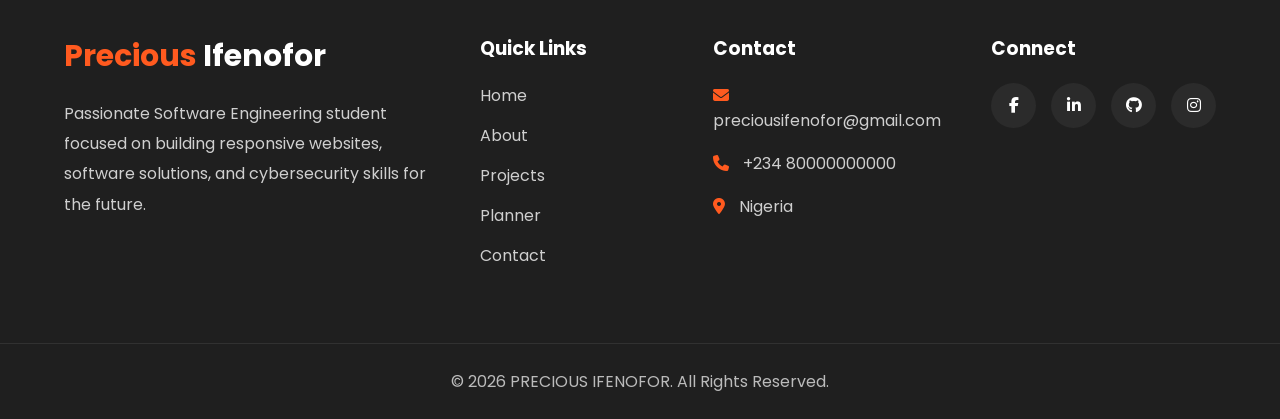
==== commit 6880aadd: "Fixed broken images" ====
--- a/index.html
+++ b/index.html
@@ -104,7 +104,7 @@
             <div class="hero-buttons">
               <a href="contact.html" class="btn-primary"> Hire Me </a>
 
-              <a href="/assests/Precious_Ifenofor_Resume_Placeholder.pdf" class="btn-secondary"> Download CV </a>
+              <a href="assests/Precious_Ifenofor_Resume_Placeholder.pdf" class="btn-secondary"> Download CV </a>
             </div>
 
             <div class="social-icons">
